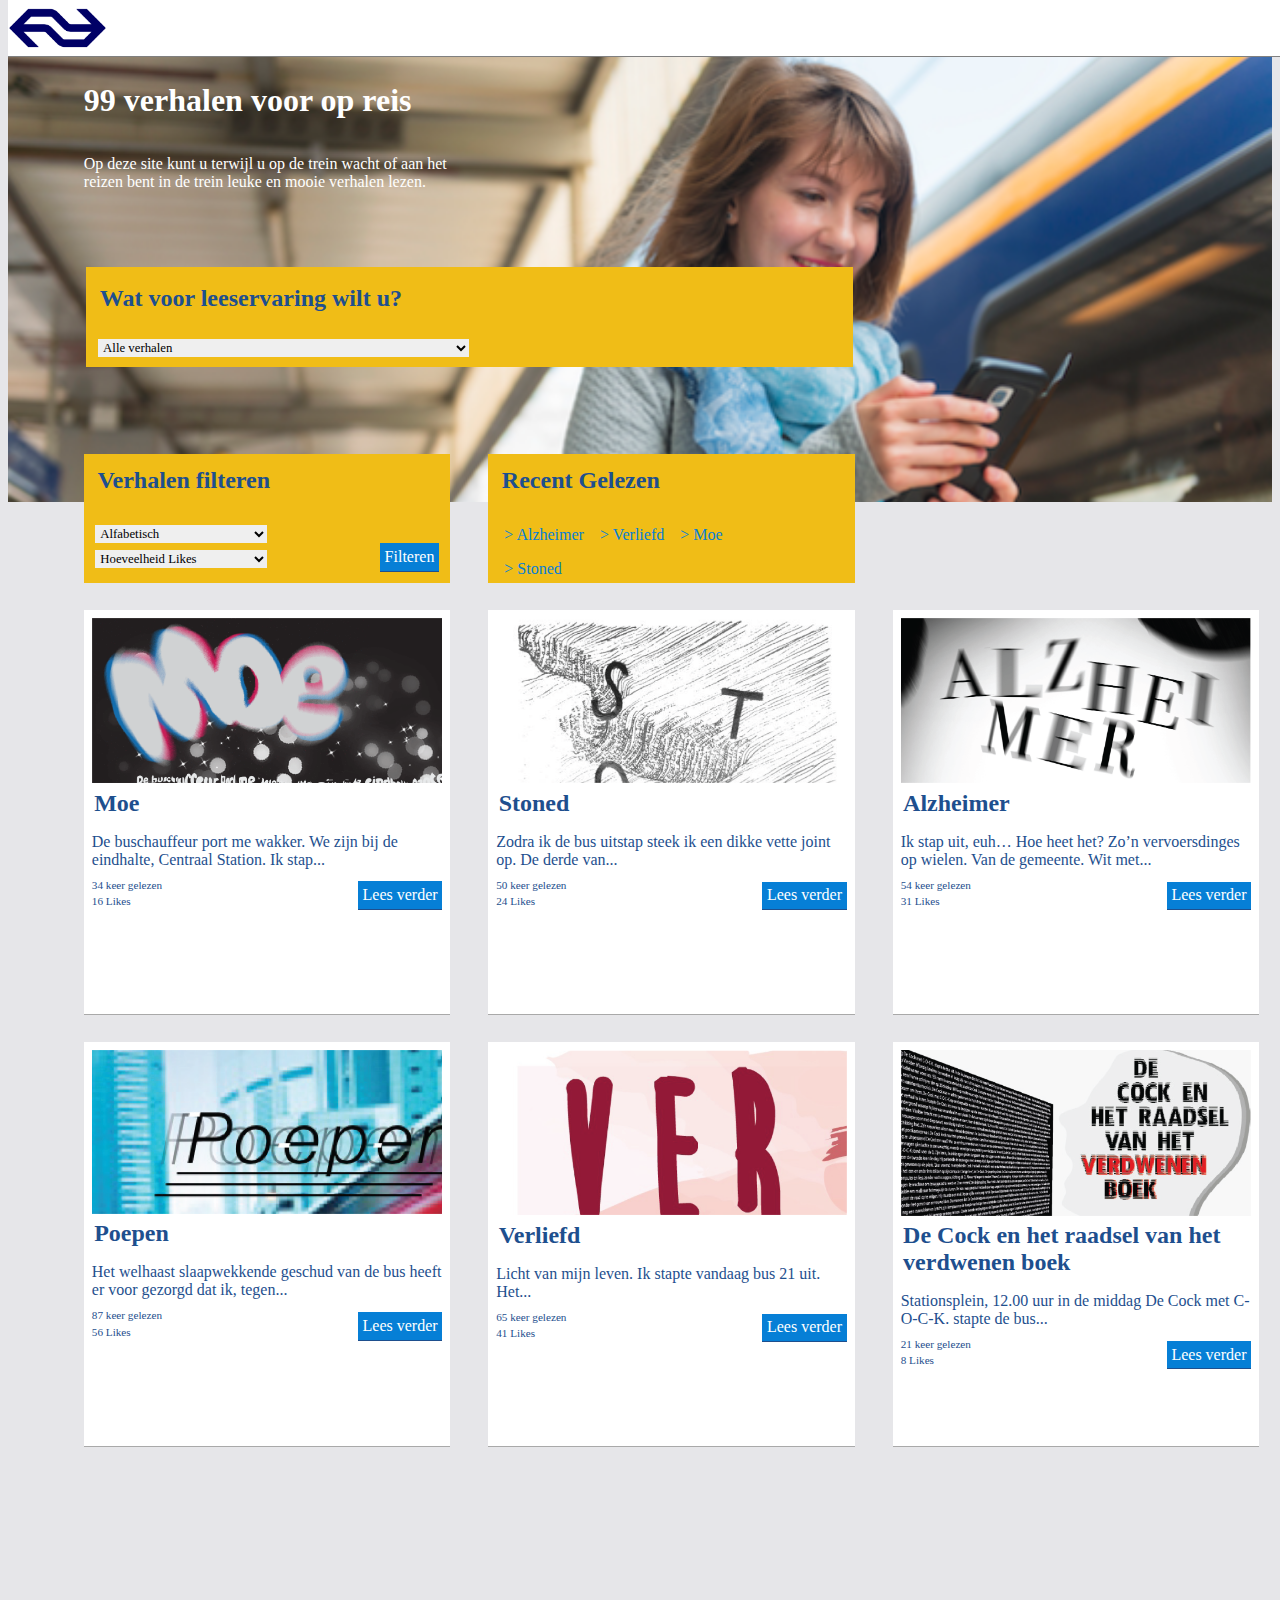
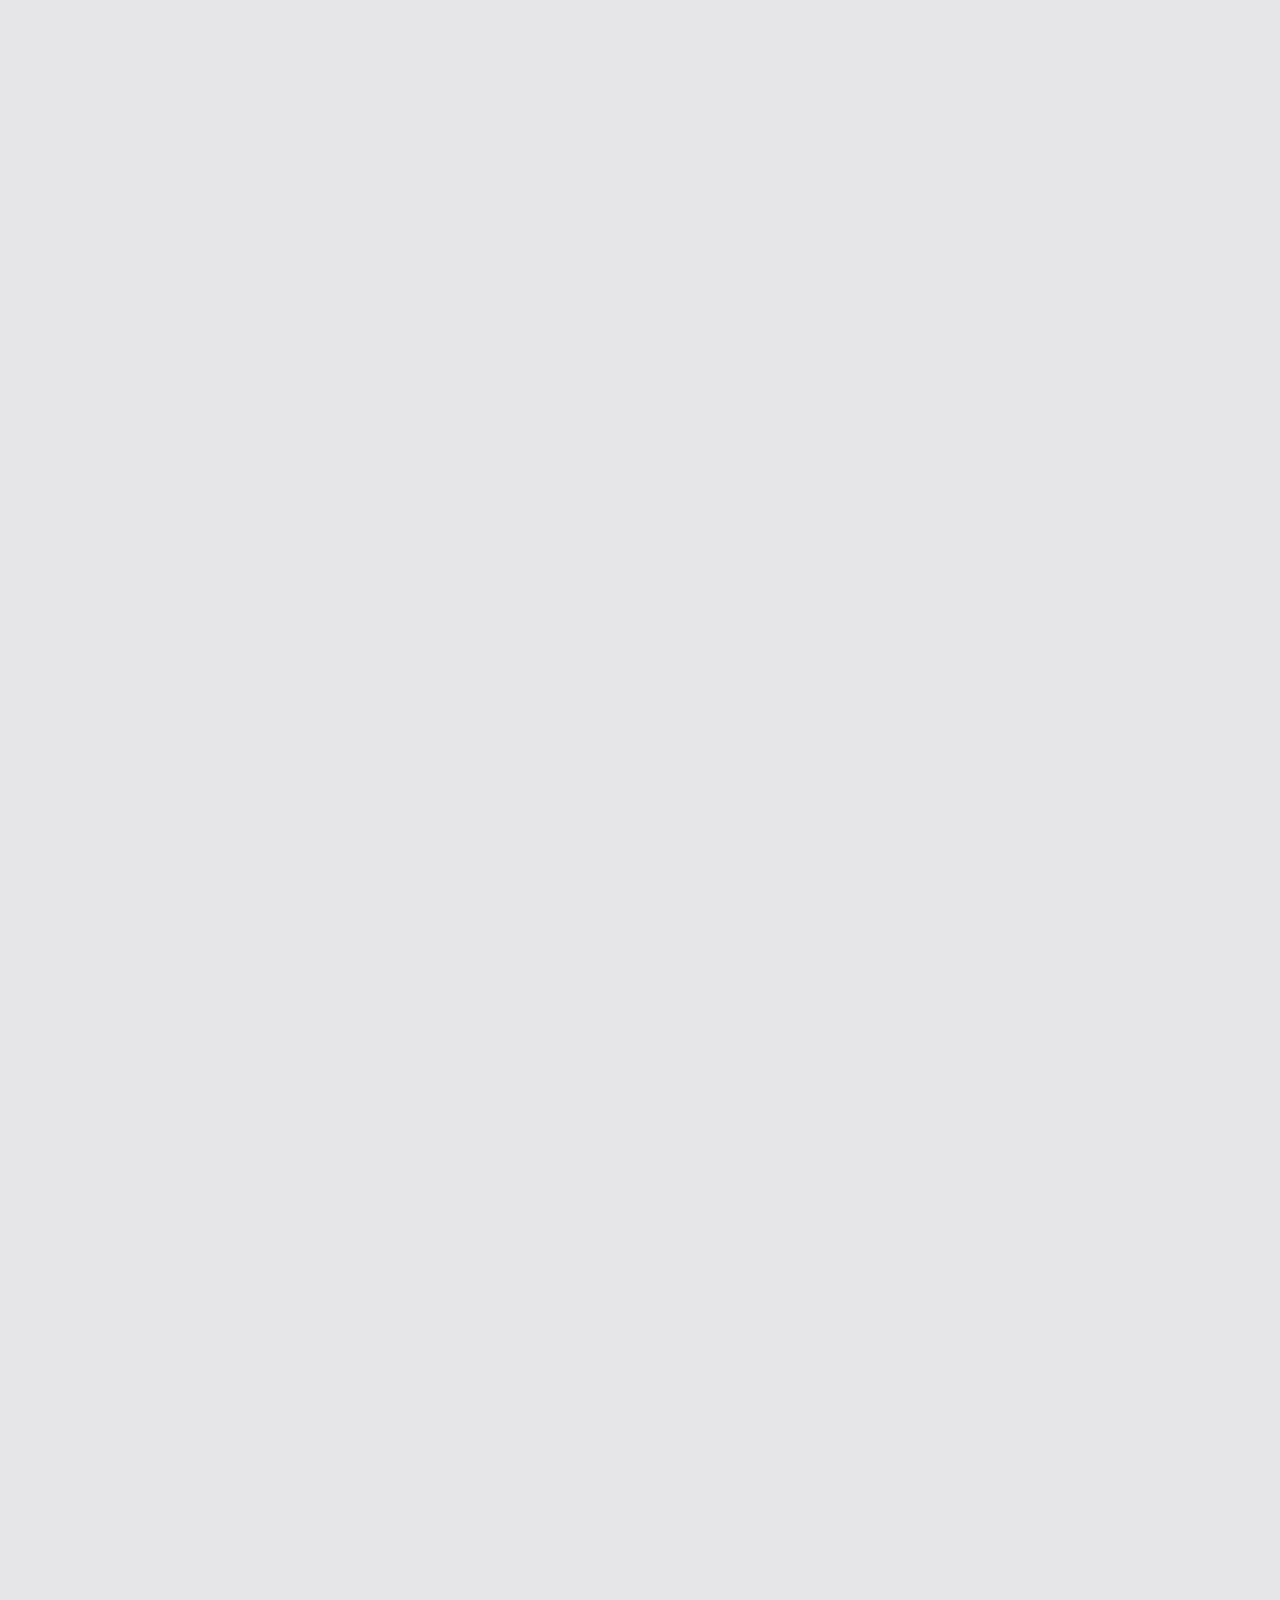
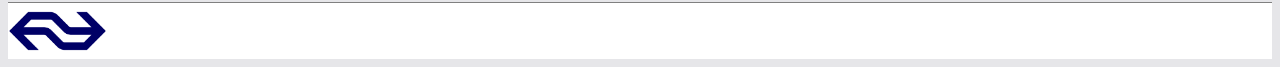
==== ns-verhalensite-home.html @ f8d87267 "Add files via upload" ====
<!DOCTYPE html>
<html lang="nl" class="main">

<head>
    <meta charset="UTF-8">
    <link href="ns-styles.css" rel="stylesheet">
    <link rel="stylesheet" href="https://use.fontawesome.com/releases/v5.7.0/css/all.css" integrity="sha384-lZN37f5QGtY3VHgisS14W3ExzMWZxybE1SJSEsQp9S+oqd12jhcu+A56Ebc1zFSJ" crossorigin="anonymous">
    <title>99 verhalen voor op reis</title>
</head>

<body>
<header>
<a href="ns-verhalensite-home.html">
    <img src="1280px-Nederlandse_Spoorwegen_logo.svg.png" alt="Logo">
    </a>
<nav>
    <a href="ns-verhalensite-login.html">
    <i class="far fa-user"></i>
    </a>
    <a href="">
    <i class="far fa-heart"></i>
    </a>
</nav>
</header>
<section>
    <h1>99 verhalen voor op reis</h1>
    <p>Op deze site kunt u terwijl u op de trein wacht of aan het reizen bent in de trein leuke en mooie verhalen lezen.</p>
<form>
    <fieldset>
        <legend>
            <h2>Wat voor leeservaring wilt u?</h2>
        </legend>
            <select name="Categorieën">
              <datalist>
                <option value="Alle verhalen">
                Alle verhalen
                </option>
                <option value="Psychadelic">
                Psychadelic
                </option>
                <option value="Flat">
                Flat
                </option>
                <option value="3D">
                3D
                </option>
                <option value="Kleurrijk">
                Kleurrijk
                </option>
                <option value="Zwart-wit">
                Zwart-wit
                </option>
              </datalist>
            </select>
    </fieldset>
</form>
</section>
<main>
<section>
    <article>
        <h2>Verhalen filteren</h2>
        <i class="fas fa-filter"></i>
        <form>
            <select name="Filter Abc">
            <fieldset>
              <datalist>
                <option value="empty"> Alfabetisch</option>
                <option value="A-Z">A-Z</option>
                <option value="Z-A">Z-A</option>
              </datalist>
            </fieldset>
          </select>
                </form>
                <form>
                    <select name="filter likes">
            <fieldset>
              <datalist>
                <option value="empty">Hoeveelheid Likes</option>
                <option value="Meeste likes">Meeste likes</option>
                <option value="Minste likes">Minste likes</option>
              </datalist>
            </fieldset>
          </select>
          <button class="filter">Filteren</button>
        </form>
    </article>
    <article>
        <h2>Recent Gelezen</h2>
        <ul>
            <li><a href="">> Alzheimer</a></li>
            <li><a href="">> Verliefd</a></li>
            <li><a href="verhaalpaginamoe.html">> Moe</a></li>
            <li><a href="">> Stoned</a></li>
        </ul>
    </article>
    <article>
        <img src="moecrop@4x.png" alt="moe">
        <i class="far hartje fa-heart"></i>
        <h2>Moe</h2>
        <p>De buschauffeur port me wakker. We zijn bij de eindhalte, Centraal Station. Ik stap...</p>
        <h4>34 keer gelezen</h4>
        <h4>16 Likes</h4>
        <a href="verhaalpaginamoe.html">Lees verder</a>
    </article>
    <article>
        <img src="stonedcrop@4x.png" alt="stoned">
        <i class="far hartje fa-heart"></i>
        <h2>Stoned</h2>
        <p>Zodra ik de bus uitstap steek ik een dikke vette joint op. De derde van...</p>
        <h4>50 keer gelezen</h4>
        <h4>24 Likes</h4>
        <a href="">Lees verder</a>
    </article>
    <article>
        <img src="alzheimercrop@4x.png" alt="alzheimer">
        <i class="far hartje fa-heart"></i>
        <h2>Alzheimer</h2>
        <p>Ik stap uit, euh… Hoe heet het? Zo’n vervoersdinges op wielen. Van de gemeente. Wit met...</p>
        <h4>54 keer gelezen</h4>
        <h4>31 Likes</h4>
        <a href="">Lees verder</a>
    </article>
    <article>
        <img src="poepencrop@4x.png" alt="poepen">
        <i class="far hartje fa-heart"></i>
        <h2>Poepen</h2>
        <p>Het welhaast slaapwekkende geschud van de bus heeft er voor gezorgd dat ik, tegen...</p>
        <h4>87 keer gelezen</h4>
        <h4>56 Likes</h4>
        <a href="">Lees verder</a>
    </article>
    <article>
        <img src="verliefdcrop@4x.png" alt="verliefd">
        <i class="far hartje fa-heart"></i>
        <h2>Verliefd</h2>
        <p>Licht van mijn leven. Ik stapte vandaag bus 21 uit. Het...</p>
        <h4>65 keer gelezen</h4>
        <h4>41 Likes</h4>
        <a href="">Lees verder</a>
    </article>
    <article>
        <img src="decockcrop@4x.png" alt="decock">
        <i class="far hartje fa-heart"></i>
        <h2>De Cock en het raadsel van het verdwenen boek</h2>
        <p>Stationsplein, 12.00 uur in de middag De Cock met C-O-C-K. stapte de bus...</p>
        <h4>21 keer gelezen</h4>
        <h4>8 Likes</h4>
        <a href="">Lees verder</a>
    </article>
</section>
</main>
<footer>
        <img src="1280px-Nederlandse_Spoorwegen_logo.svg.png" alt="logo">
</footer>
<script src="ns-script.js"></script>
</body>
</html>
---- ns-styles.css ----
* {
    font-family: "Frutiger";
    font-weight: 600;
}

html {
    background-color: #E6E6E9;
}

p {
    font-weight: 500;
}

/* ----------Header---------- */

body > header > nav > a > i {
    max-height: 2.5em;
    margin-right: .5em;
}

nav > a > i {
    margin-top: .2em;
    max-height: 2.5em;
    font-size: 2.5em;
}

nav > a > i:visited {
    margin-top: .2em;
    max-height: 2.5em;
    font-size: 2.5em;
}

body > header {
    background-color: white;
    color: #223974;
    display: flex;
    height: 3.5em;
    justify-content: space-between;
    position: fixed;
    width: 100%;
    top: 0;
    z-index: 900;
    border-bottom: 1px solid grey;
}

body > header > a > img {
    margin-top: .5em;
    max-height: 2.5em;
}

/* ----------Categorie selectie---------- */

body > section > h1 {
    color: white;
    grid-column-start: 2;
    grid-column-end: 4;
    grid-row-start: 2;
    font-size: 2em;
    margin-top: .2em;
}

body > section > p {
    color: white;
    grid-column-start: 2;
    grid-column-end: 3;
    grid-row: 3;
    font-size: 1em;
    display: block;
}

.main > body > section {
    display: grid;
    grid-template-columns: 3% 29% 29% 29% 3%;
    grid-template-rows: 10% 20% 20% 20%;
    grid-column-gap: 3%;
    grid-row-gap: 1%;
    background-image: url(coverfoto.png);
    background-size: cover;
    background-repeat: no-repeat;
    padding-bottom: 10em;
    margin-top: 2.7em;
    font-size: 1em;
}

body > section > form {
    grid-column-start: 2;
    grid-column-end: 4;
    grid-row-start: 4;
    grid-row-end: 4;
}

body > section > form > fieldset {
    background-color: #F0BD17;
    border-style: none;
    color: #1E4F8E
}

body > section > form > fieldset > legend {
    padding-top: 4em;
}

form > fieldset > select {
    border: none;
    font-size: 0.8em;
    padding: 0.1em;
    width: 50%;
    font-weight: 500;
}

form > fieldset > select:hover {
    transition: .3s ease;
    transform: scale(1.03);
    border: none;
    font-size: 0.8em;
    padding: 0.1em;
    font-weight: 500;
}

/* ----------Filter & recenten---------- */

main section {
    width: 100%;
    height: 300vh;
    display: grid;
    grid-template-columns: 3% 29% 29% 29% 3%;
    grid-template-rows: 3% 15% 15% 15% 15% 15% 15%;
    grid-column-gap: 3%;
    grid-row-gap: 1%;
}

article > form > select {
    margin-top: .5em;
    font-size: 0.8em;
    padding: 0.1em;
    font-weight: 500;
    border: none;
    width: 50%;
    margin-left:
}

article > form > select:hover {
    transition: .3s ease;
    transform: scale(1.03);
}

section article:first-child {
    grid-column-start: 2;
    grid-column-end: 3;
    grid-row-start: 1;
    grid-row-end: 1;
    background-color: #F0BD17;
    padding: .7em;
    margin-top: -3em;
}

section article:first-child > i {
    margin-top: -2em;
    font-size: 1.5em;
}

@keyframes filter {
    0% {
        transform: rotate(0deg) scale(1, 1);
    }
    15% {
        transform: rotate(-5deg);
    }
    30% {
        transform: rotate(7deg) scale(1.1, 1.1);
    }
    40% {
        transform: rotate(-7deg) scale(1.1, 1.1);
    }
    50% {
        transform: rotate(8deg) scale(1.1, 1.1);
    }
    60% {
        transform: rotate(-3deg) scale(1.1, 1.1);
    }
    70% {
        transform: rotate(4deg) scale(1.1, 1.1);
    }
    80% {
        transform: rotate(-5deg) scale(1.1, 1.1);
    }
    90% {
        transform: rotate(3deg) scale(1.1, 1.1);
    }
    100% {
        transform: rotate(0deg) scale(1, 1);
    }
}


.filteranimatie {
    animation: filter 1s ease-in 0s;
}

form > button {
    text-decoration: none;
    background-color: #067FD6;
    border: none;
    border-bottom: .05em solid #1E4F8E;
    padding: .3em;
    font-size: 1em;
    font-weight: 500;
    float: right;
    color: #FFFFFF;
}

form > button:hover {
    text-decoration: none;
    background-color: #067FD6;
    border: none;
    border-bottom: .05em solid #1E4F8E;
    padding: .3em;
    font-size: 1em;
    font-weight: 500;
    float: right;
    color: #FFFFFF;
    transition: .3s ease;
    transform: scale(1.01)
}

section article:first-child > h2;
    {
    float: left;
    margin-right: 60%;
}

section article:nth-child(2) {
    grid-column-start: 3;
    grid-column-end: 4;
    grid-row-start: 1;
    grid-row-end: 2;
    margin-top: -3em;
    background-color: #F0BD17;
    padding: .7em;
}

section article:nth-child(2) > ul {
    list-style: none;
}


section article:nth-child(2) > ul > li {
    float: left;
    margin-right: 3.2em;
    margin-left: -2.2em;
    margin-top: 1em;
}

section article:nth-child(2) > ul > li > a {
    border: none;
    background: none;
    padding: 0;
    color: #067FD6;
    margin-top: 0;
}

section article:nth-child(2) > ul > li > a:visited {
    border: none;
    background: none;
    padding: 0;
    color: #067FD6;
    margin-top: 0;
}

section article:nth-child(2) > ul > li > a:hover {
    border: none;
    background: none;
    padding: 0;
    color: #1E4F8E;
    margin-top: 0;
}

/* ----------Verhalen---------- */

section article:nth-child(3) {
    background-color: #FFFFFF;
    color: #1E4F8E;
    padding: .5em;
    border-bottom: .05em solid darkgrey;
    grid-column-start: 2;
    grid-column-end: 2;
    grid-row-start: 2;
    grid-row-end: 2;
}

section article:nth-child(4) {
    background-color: #FFFFFF;
    color: #1E4F8E;
    padding: .5em;
    border-bottom: .05em solid darkgrey;
    grid-column-start: 3;
    grid-column-end: 3;
    grid-row-start: 2;
    grid-row-end: 2;
}

section article:nth-child(5) {
    background-color: #FFFFFF;
    color: #1E4F8E;
    padding: .5em;
    border-bottom: .05em solid darkgrey;
    grid-column-start: 4;
    grid-column-end: 4;
    grid-row-start: 2;
    grid-row-end: 3;
}

section article:nth-child(6) {
    background-color: #FFFFFF;
    color: #1E4F8E;
    padding: .5em;
    border-bottom: .05em solid darkgrey;
    grid-column-start: 2;
    grid-column-end: 2;
    grid-row-start: 3;
    grid-row-end: 4;
}

section article:nth-child(7) {
    background-color: #FFFFFF;
    color: #1E4F8E;
    padding: .5em;
    border-bottom: .05em solid darkgrey;
    grid-column-start: 3;
    grid-column-end: 3;
    grid-row-start: 3;
    grid-row-end: 4;
}

section article:nth-child(8) {
    background-color: #FFFFFF;
    color: #1E4F8E;
    padding: .5em;
    border-bottom: .05em solid darkgrey;
    grid-column-start: 4;
    grid-column-end: 4;
    grid-row-start: 3;
    grid-row-end: 4;
}

article > h2 {
    margin: .1em;
    color: #1E4F8E;
}

section article:first-child > h2 {
    margin-bottom: 1em;
}

article a {
    text-decoration: none;
    background-color: #067FD6;
    border-bottom: .05em solid #1E4F8E;
    padding: .3em;
    font-size: 1em;
    font-weight: 500;
    margin-top: -2.2em;
    float: right;
    color: #FFFFFF;
}

article a:hover {
    transition: .1s ease;
    padding: .4em;
    background-color: #1E4F8E;
}

article a:visited {
    text-decoration: none;
    background-color: #067FD6;
    border-bottom: .05em solid #1E4F8E;
    padding: .5em;
    font-size: 1em;
    color: #FFFFFF;
    float: right;
    margin-top: .3em;
}

article > img {
    max-width: 100%;
    margin: 0;
}

article > h4 {
    font-size: .7em;
    font-weight: 500;
    line-height: .1em;
}

article > i {
    margin-top: .4em;
    float: right;
    color: #1E4F8E;
}

@keyframes hartje {
    0% {
        transform: scale(1, 1);
    }
    25% {
        transform: scale(1.1, 1.1);
    }
    50% {
        transform: scale(1.1, 1.1);
    }
    100% {
        transform: scale(1, 1);
    }
}

.hartanimatie {
    animation: hartje 1s ease-in infinite;
}

/* ----------Footer---------- */

footer {
    background-color: #FFFFFF;
    height: 3.5em;
    border-top: 1px solid grey;
}

footer > img {
    margin-top: .5em;
    max-height: 2.5em;
}

/* ----------Login pagina---------- */

.login > body > section > h1 {
    color: #1E4F8E;
    font-weight: 500;
}

.login > body > section > p {
    color: #1E4F8E;
}

.login > body > section > form > legend {
    color: #1E4F8E;
    margin-bottom: 2em
}

.login > body > section > form > legend {
    font-weight: 500;
    font-size: 1.7em;
    margin-bottom: 1em;
}

.login > body > section > form {
    padding: .9em;
    background-color: #F0BD17;
    padding-bottom: 2em;
}

.login > body > section > form > label {
    color: #1E4F8E;
    font-weight: 500;
}

.login > body > section > form > input {
    padding: .5em;
    border: none;
    font-weight: 500;
    margin-right: 20%;
    margin-bottom: 2em;
    width: 80%;
}

.login > body > section > form > input:hover {
    transition: .3s ease;
    transform: scale(1.01);
}

.login > body > section {
    background-color: #FFFFFF;
    padding: 2em;
    margin: 2em;
    margin-top: 5em;
}

form > a {
    text-decoration: none;
    background-color: #067FD6;
    border-bottom: .05em solid #1E4F8E;
    padding: .3em;
    font-size: 1em;
    font-weight: 500;
    color: #FFFFFF;
}

form > a:hover {
    transition: .1s ease;
    padding: .4em;
    background-color: #1E4F8E;
}


form > a:visited {
    text-decoration: none;
    background-color: #067FD6;
    border-bottom: .05em solid #1E4F8E;
    padding: .3em;
    color: #FFFFFF;
}

/* ----------verhaal pagina---------- */

.verhaal {
    background-image: url(verhaal%20computer.png);
    background-size: contain;
    background-repeat: no-repeat;
    margin-top: 3.5em;
}

.verhaal > section {
    width: 100%;
    height: 200vh;
    animation: flickering-anim 6s infinite;
}

@keyframes flickering-anim {
    0%,
    100% {
        background: rgba(1, 1, 1, 0.3);
    }

    50% {
        background: rgba(1, 1, 1, 0.8);
    }
}


/* ----------Mediaquerys---------- */

@media(max-width: 90em) {
    .verhaal {
        background-image: url(verhaal%20tablet.png);
        background-size: contain;
        background-repeat: no-repeat;
        margin-top: 3.5em;
    }
}


@media(max-width: 75em) {

    body > section {
        grid-template-columns: 3% 43.5% 43.5% 3%;
    }
    main > section {
        grid-template-columns: 3% 43.5% 43.5% 3%;
    }
    section > article:nth-child(5) {
        grid-column-start: 2;
        grid-column-end: 3;
        grid-row-start: 4;
        grid-row-end: 5;
    }
    section > article:nth-child(8) {
        grid-column-start: 3;
        grid-column-end: 4;
        grid-row-start: 4;
        grid-row-end: 5;
    }
}

@media(max-width: 60em) {
    .verhaal {
        background-image: url(verhaal%20telefoon2.png);
        background-size: contain;
        background-repeat: no-repeat;
        margin-top: 3.5em;
    }
}

@media(max-width: 45em) {
    section > article:nth-child(1) {
        grid-column-start: 2;
        grid-column-end: 4;
    }
    section > article:nth-child(2) {
        display: none;
    }
    section > article:nth-child(3) {
        grid-column-start: 2;
        grid-column-end: 4;
        grid-row: 2;
    }
    section > article:nth-child(4) {
        grid-column-start: 2;
        grid-column-end: 4;
        grid-row: 3;
    }

    section > article:nth-child(5) {
        grid-column-start: 2;
        grid-column-end: 4;
        grid-row: 4;
    }
    section article:nth-child(6) {
        grid-column-start: 2;
        grid-column-end: 4;
        grid-row: 5;
    }
    section article:nth-child(7) {
        grid-column-start: 2;
        grid-column-end: 4;
        grid-row: 6;
    }
    section article:nth-child(8) {
        grid-column-start: 2;
        grid-column-end: 4;
        grid-row: 7;
    }
}
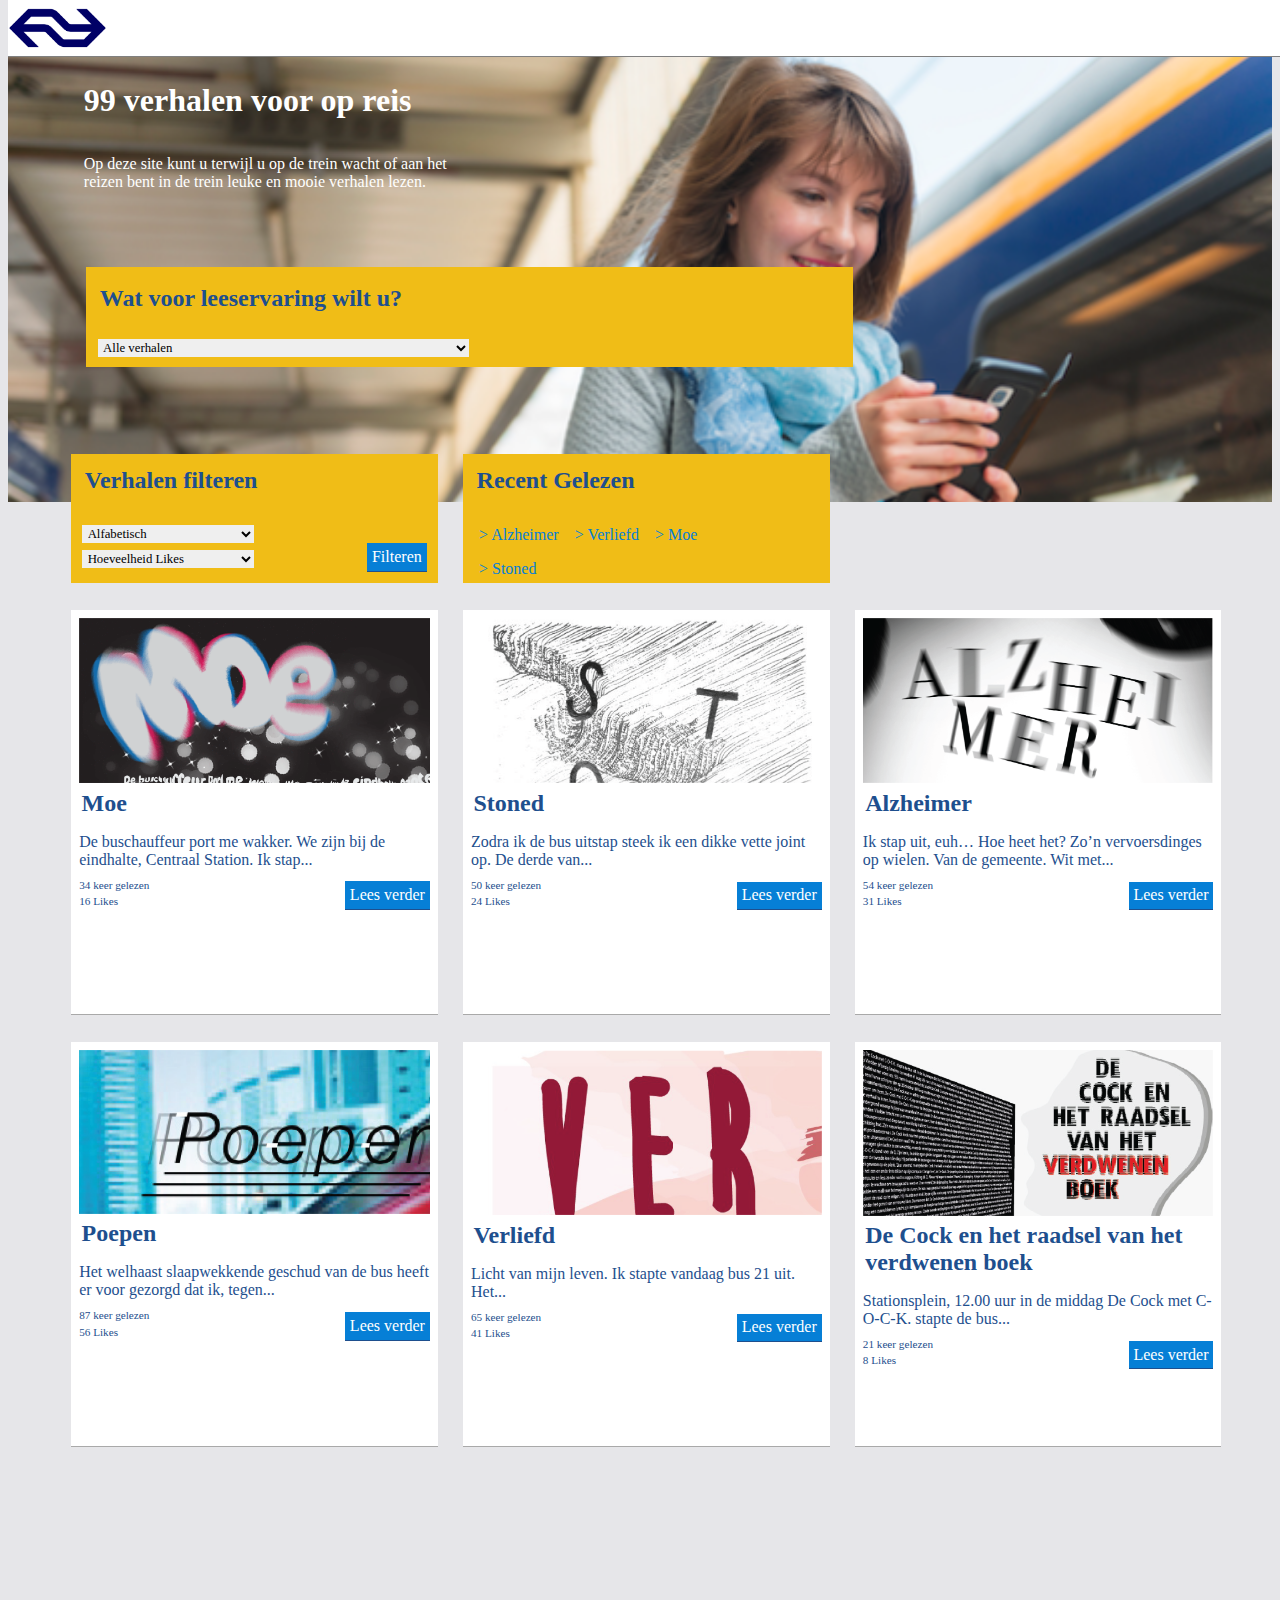
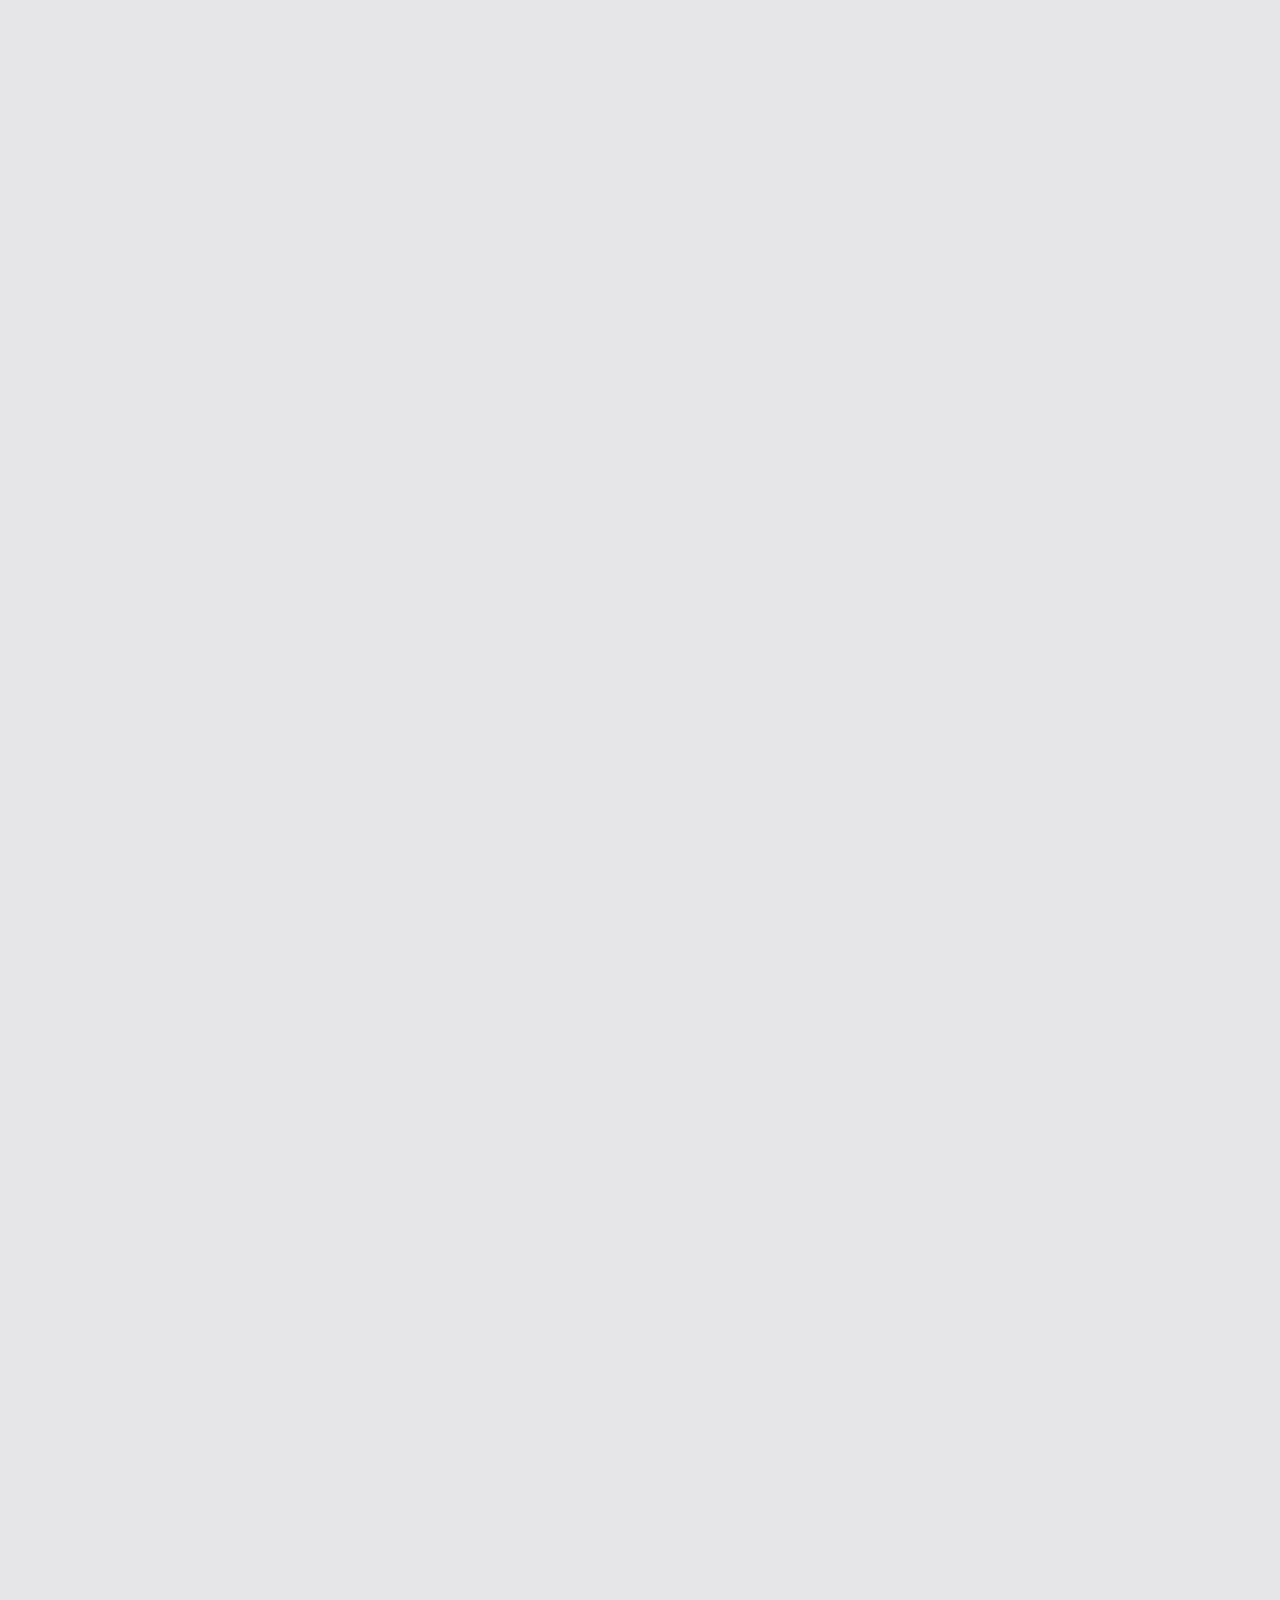
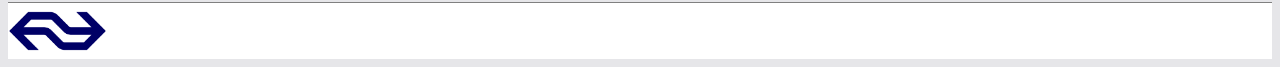
==== commit 928ee946: "Add files via upload" ====
--- a/ns-verhalensite-home.html
+++ b/ns-verhalensite-home.html
@@ -2,6 +2,7 @@
 <html lang="nl" class="main">
 
 <head>
+   <meta name="viewport" content="width=device-width, initial-scale=1">
     <meta charset="UTF-8">
     <link href="ns-styles.css" rel="stylesheet">
     <link rel="stylesheet" href="https://use.fontawesome.com/releases/v5.7.0/css/all.css" integrity="sha384-lZN37f5QGtY3VHgisS14W3ExzMWZxybE1SJSEsQp9S+oqd12jhcu+A56Ebc1zFSJ" crossorigin="anonymous">
@@ -10,53 +11,54 @@
 
 <body>
 <header>
-<a href="ns-verhalensite-home.html">
-    <img src="1280px-Nederlandse_Spoorwegen_logo.svg.png" alt="Logo">
-    </a>
-<nav>
-    <a href="ns-verhalensite-login.html">
-    <i class="far fa-user"></i>
-    </a>
-    <a href="">
-    <i class="far fa-heart"></i>
-    </a>
-</nav>
+    <a href="ns-verhalensite-home.html">
+        <img src="1280px-Nederlandse_Spoorwegen_logo.svg.png" alt="Logo">
+        </a>
+    <nav>
+        <a href="ns-verhalensite-login.html">
+        <i class="far fa-heart"></i>
+        </a>
+        <a href="">
+        <i class="far fa-user"></i>
+        </a>
+    </nav>
 </header>
 <section>
     <h1>99 verhalen voor op reis</h1>
     <p>Op deze site kunt u terwijl u op de trein wacht of aan het reizen bent in de trein leuke en mooie verhalen lezen.</p>
-<form>
-    <fieldset>
-        <legend>
-            <h2>Wat voor leeservaring wilt u?</h2>
-        </legend>
-            <select name="Categorieën">
-              <datalist>
-                <option value="Alle verhalen">
-                Alle verhalen
-                </option>
-                <option value="Psychadelic">
-                Psychadelic
-                </option>
-                <option value="Flat">
-                Flat
-                </option>
-                <option value="3D">
-                3D
-                </option>
-                <option value="Kleurrijk">
-                Kleurrijk
-                </option>
-                <option value="Zwart-wit">
-                Zwart-wit
-                </option>
-              </datalist>
-            </select>
-    </fieldset>
-</form>
+    <form>
+        <fieldset>
+            <legend>
+                <h2>Wat voor leeservaring wilt u?</h2>
+            </legend>
+                <select name="Categorieën">
+                  <datalist>
+                    <option value="Alle verhalen">
+                    Alle verhalen
+                    </option>
+                    <option value="Psychadelic">
+                    Psychadelic
+                    </option>
+                    <option value="Flat">
+                    Flat
+                    </option>
+                    <option value="3D">
+                    3D
+                    </option>
+                    <option value="Kleurrijk">
+                    Kleurrijk
+                    </option>
+                    <option value="Zwart-wit">
+                    Zwart-wit
+                    </option>
+                  </datalist>
+                </select>
+        </fieldset>
+    </form>
 </section>
 <main>
-<section>
+   <h2>Alle verhalen</h2>
+    <section>
     <article>
         <h2>Verhalen filteren</h2>
         <i class="fas fa-filter"></i>
--- a/ns-styles.css
+++ b/ns-styles.css
@@ -48,6 +48,12 @@
     max-height: 2.5em;
 }
 
+.navHartje::before {
+content: "1";
+    color: darkblue;
+    font-size: 2em;
+    margin-left: 0.5em;
+}
 /* ----------Categorie selectie---------- */
 
 body > section > h1 {
@@ -92,7 +98,7 @@
 body > section > form > fieldset {
     background-color: #F0BD17;
     border-style: none;
-    color: #1E4F8E
+    color: #1E4F8E;
 }
 
 body > section > form > fieldset > legend {
@@ -117,6 +123,10 @@
 }
 
 /* ----------Filter & recenten---------- */
+main > h2 {
+    display: none;
+}
+
 
 main section {
     width: 100%;
@@ -124,7 +134,7 @@
     display: grid;
     grid-template-columns: 3% 29% 29% 29% 3%;
     grid-template-rows: 3% 15% 15% 15% 15% 15% 15%;
-    grid-column-gap: 3%;
+    grid-column-gap: 2%;
     grid-row-gap: 1%;
 }
 
@@ -434,10 +444,12 @@
 .login > body > section > h1 {
     color: #1E4F8E;
     font-weight: 500;
+    max-width: 100%;
 }
 
 .login > body > section > p {
     color: #1E4F8E;
+    max-width: 100%;
 }
 
 .login > body > section > form > legend {
@@ -483,24 +495,24 @@
     margin-top: 5em;
 }
 
-form > a {
+form > input:last-child {
     text-decoration: none;
     background-color: #067FD6;
     border-bottom: .05em solid #1E4F8E;
-    padding: .3em;
     font-size: 1em;
     font-weight: 500;
     color: #FFFFFF;
-}
-
-form > a:hover {
+    max-width: 20%;
+
+}
+
+form > input:last-child:hover {
     transition: .1s ease;
-    padding: .4em;
     background-color: #1E4F8E;
 }
 
 
-form > a:visited {
+form > input:last-child:visited {
     text-decoration: none;
     background-color: #067FD6;
     border-bottom: .05em solid #1E4F8E;
@@ -544,10 +556,17 @@
         background-repeat: no-repeat;
         margin-top: 3.5em;
     }
-}
-
-
-@media(max-width: 75em) {
+    .login > body > section > form {
+        max-width: 40%;
+    }
+
+    .login > body > section > p {
+        max-width: 40%;
+    }
+}
+
+
+@media(max-width: 60em) {
 
     body > section {
         grid-template-columns: 3% 43.5% 43.5% 3%;
@@ -567,9 +586,7 @@
         grid-row-start: 4;
         grid-row-end: 5;
     }
-}
-
-@media(max-width: 60em) {
+    @media(max-width: 50em) {
     .verhaal {
         background-image: url(verhaal%20telefoon2.png);
         background-size: contain;
@@ -577,8 +594,50 @@
         margin-top: 3.5em;
     }
 }
-
-@media(max-width: 45em) {
+    .login > body > section > form {
+        max-width: 50%;
+    }
+    .login > body > section > p {
+        max-width: 60%;
+    }
+}
+
+
+
+@media(max-width: 40em) {
+
+    main > section {
+    grid-column-gap: 2%;
+    grid-row-gap: 3%;
+    }
+
+    body > section > form > fieldset > legend {
+    padding-top: 7em;
+    }
+
+    body > section > form > fieldset {
+    margin-top: -3em;
+    }
+
+    body > section > p {
+    width: 150%
+    }
+
+    footer {
+        display: none;
+    }
+
+    .login > body > section > form {
+        max-width: 100%;
+    }
+    .login > body > section > p {
+        max-width: 100%;
+    }
+
+    section article:first-child {
+        margin-bottom: -3em;
+    }
+
     section > article:nth-child(1) {
         grid-column-start: 2;
         grid-column-end: 4;
@@ -589,32 +648,38 @@
     section > article:nth-child(3) {
         grid-column-start: 2;
         grid-column-end: 4;
+        margin-bottom: -.5em;
         grid-row: 2;
     }
     section > article:nth-child(4) {
         grid-column-start: 2;
         grid-column-end: 4;
         grid-row: 3;
+        margin-bottom: .5em;
     }
 
     section > article:nth-child(5) {
         grid-column-start: 2;
         grid-column-end: 4;
         grid-row: 4;
+         margin-bottom: -.5em;
     }
     section article:nth-child(6) {
         grid-column-start: 2;
         grid-column-end: 4;
         grid-row: 5;
+         margin-bottom: -.5em;
     }
     section article:nth-child(7) {
         grid-column-start: 2;
         grid-column-end: 4;
         grid-row: 6;
+        margin-bottom: .5em;
     }
     section article:nth-child(8) {
         grid-column-start: 2;
         grid-column-end: 4;
         grid-row: 7;
-    }
-}
+        margin-bottom:-1.5em;
+    }
+}
